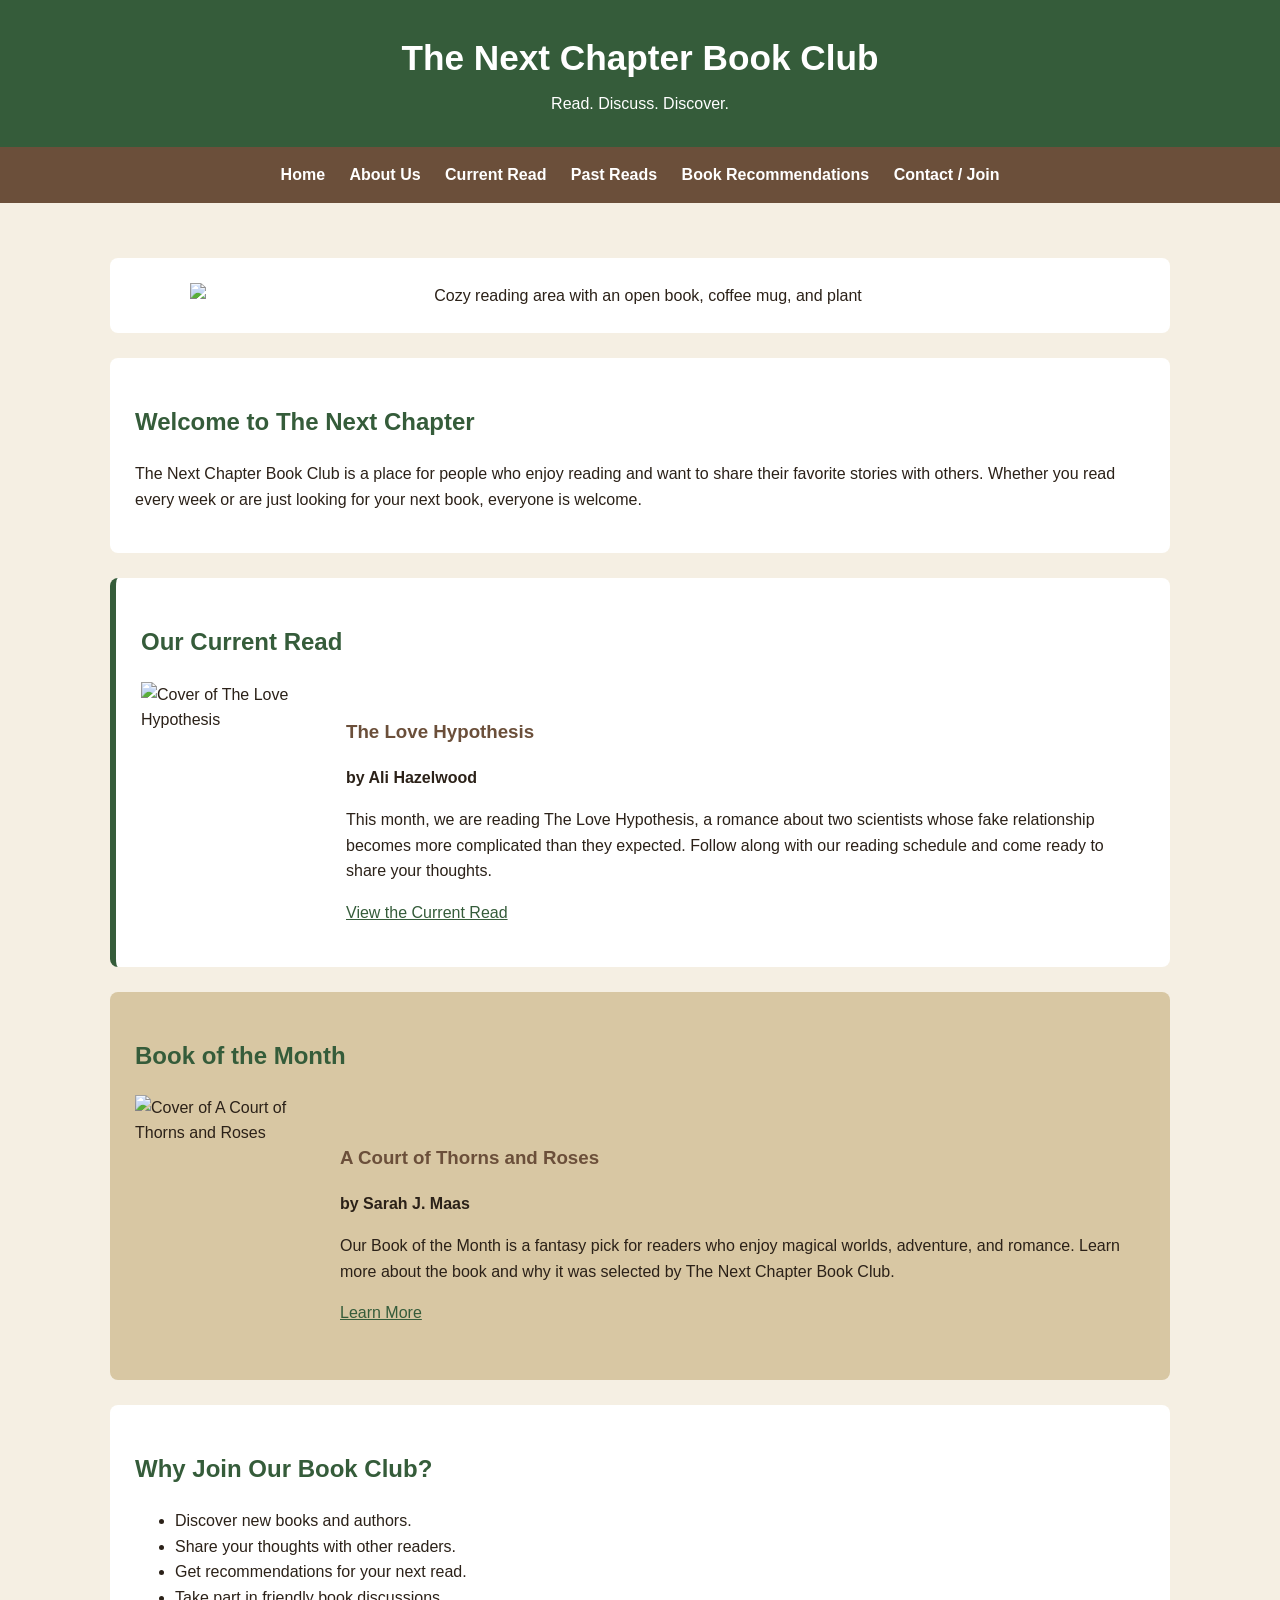
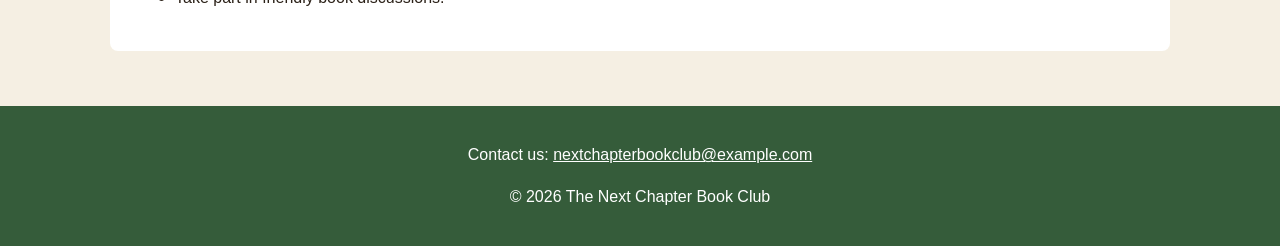
==== index.html @ d7c6ef83 "Initial website project" ====
<!DOCTYPE html>
<html lang="en">
<head>
    <meta charset="UTF-8">
    <meta name="viewport" content="width=device-width, initial-scale=1.0">
    <meta name="description" content="The Next Chapter Book Club is a welcoming place for readers to discover books and share their love of reading.">
    <title>The Next Chapter Book Club</title>
    <link rel="stylesheet" href="style.css">
</head>

<body>

    <header>
        <h1>The Next Chapter Book Club</h1>
        <p>Read. Discuss. Discover.</p>
    </header>

    <nav>
        <a href="index.html">Home</a>
        <a href="about.html">About Us</a>
        <a href="current-read.html">Current Read</a>
        <a href="past-reads.html">Past Reads</a>
        <a href="recommendations.html">Book Recommendations</a>
        <a href="contact.html">Contact / Join</a>
    </nav>

    <main>

        <section class="hero">
            <img src="images/reading.jpg" alt="Cozy reading area with an open book, coffee mug, and plant">
        </section>

        <section class="welcome">
            <h2>Welcome to The Next Chapter</h2>
            <p>
                The Next Chapter Book Club is a place for people who enjoy reading
                and want to share their favorite stories with others. Whether you
                read every week or are just looking for your next book, everyone
                is welcome.
            </p>
        </section>

        <section class="current-preview">
    <h2>Our Current Read</h2>

    <div class="book-section">
        <img src="images/lovehypothesis.jpg" alt="Cover of The Love Hypothesis">

        <div>
            <h3>The Love Hypothesis</h3>
            <p><strong>by Ali Hazelwood</strong></p>
            <p>
                This month, we are reading The Love Hypothesis,
                a romance about two scientists whose fake relationship
                becomes more complicated than they expected. Follow
                along with our reading schedule and come ready to
                share your thoughts.
            </p>
            <a href="current-read.html">View the Current Read</a>
        </div>
    </div>
</section>

        <section class="book-month">
    <h2>Book of the Month</h2>

    <div class="book-section">
        <img src="images/acotar.jpg" alt="Cover of A Court of Thorns and Roses">

        <div>
            <h3>A Court of Thorns and Roses</h3>
            <p><strong>by Sarah J. Maas</strong></p>
            <p>
                Our Book of the Month is a fantasy pick for readers
                who enjoy magical worlds, adventure, and romance.
                Learn more about the book and why it was selected
                by The Next Chapter Book Club.
            </p>
            <a href="past-reads.html">Learn More</a>
        </div>
    </div>
</section>

        <section class="why-join">
            <h2>Why Join Our Book Club?</h2>

            <ul>
                <li>Discover new books and authors.</li>
                <li>Share your thoughts with other readers.</li>
                <li>Get recommendations for your next read.</li>
                <li>Take part in friendly book discussions.</li>
            </ul>
        </section>

    </main>

    <footer>
        <p>
            Contact us:
            <a href="mailto:nextchapterbookclub@example.com">
                nextchapterbookclub@example.com
            </a>
        </p>

        <p>&copy; 2026 The Next Chapter Book Club</p>
    </footer>

</body>
</html>
---- style.css ----
:root {
    --text: #2B2118;
    --background: #F5EFE3;
    --primary: #355C3A;
    --secondary: #D8C7A3;
    --accent: #6B4F3A;
}

* {
    box-sizing: border-box;
}

body {
    margin: 0;
    font-family: Arial, sans-serif;
    color: var(--text);
    background-color: var(--background);
    line-height: 1.6;
}

header {
    background-color: var(--primary);
    color: white;
    text-align: center;
    padding: 30px 20px;
}

header h1 {
    margin: 0;
    font-size: 2.2rem;
}

header p {
    margin: 5px 0 0;
}

nav {
    background-color: var(--accent);
    text-align: center;
    padding: 15px;
}

nav a {
    color: white;
    text-decoration: none;
    margin: 0 10px;
    font-weight: bold;
}

nav a:hover {
    text-decoration: underline;
}

main {
    max-width: 1100px;
    margin: 0 auto;
    padding: 30px 20px;
}

.hero {
    text-align: center;
}

.hero img {
    width: 100%;
    max-width: 900px;
    height: auto;
    display: block;
    margin: 0 auto;
}

section {
    background-color: white;
    margin: 25px 0;
    padding: 25px;
    border-radius: 8px;
}

h2 {
    color: var(--primary);
}

h3 {
    color: var(--accent);
}

.current-preview {
    border-left: 6px solid var(--primary);
}

.book-month {
    background-color: var(--secondary);
}

.book-section {
    display: flex;
    align-items: center;
    gap: 25px;
}

.book-section img {
    width: 180px;
    height: 260px;
    object-fit: cover;
}

.book-section div {
    flex: 1;
}

a {
    color: var(--primary);
}

footer {
    background-color: var(--primary);
    color: white;
    text-align: center;
    padding: 20px;
}

footer a {
    color: white;
}
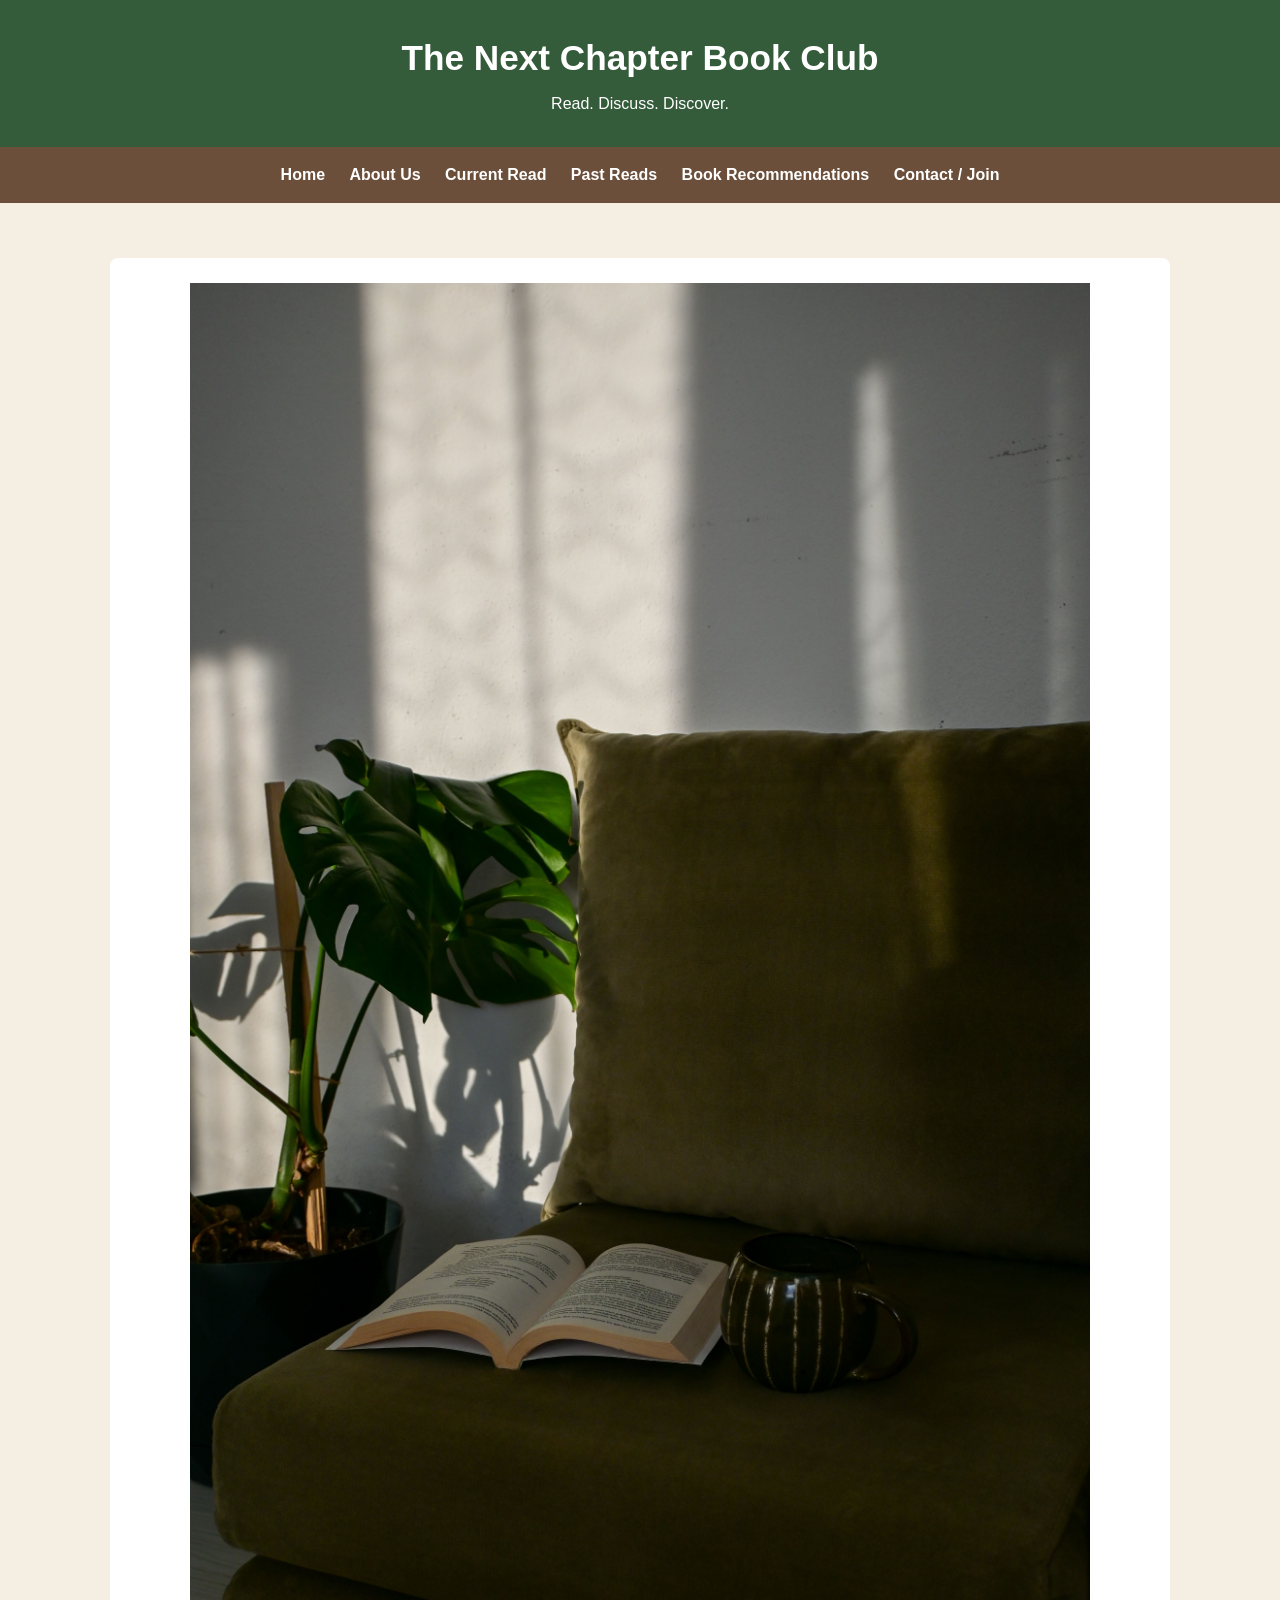
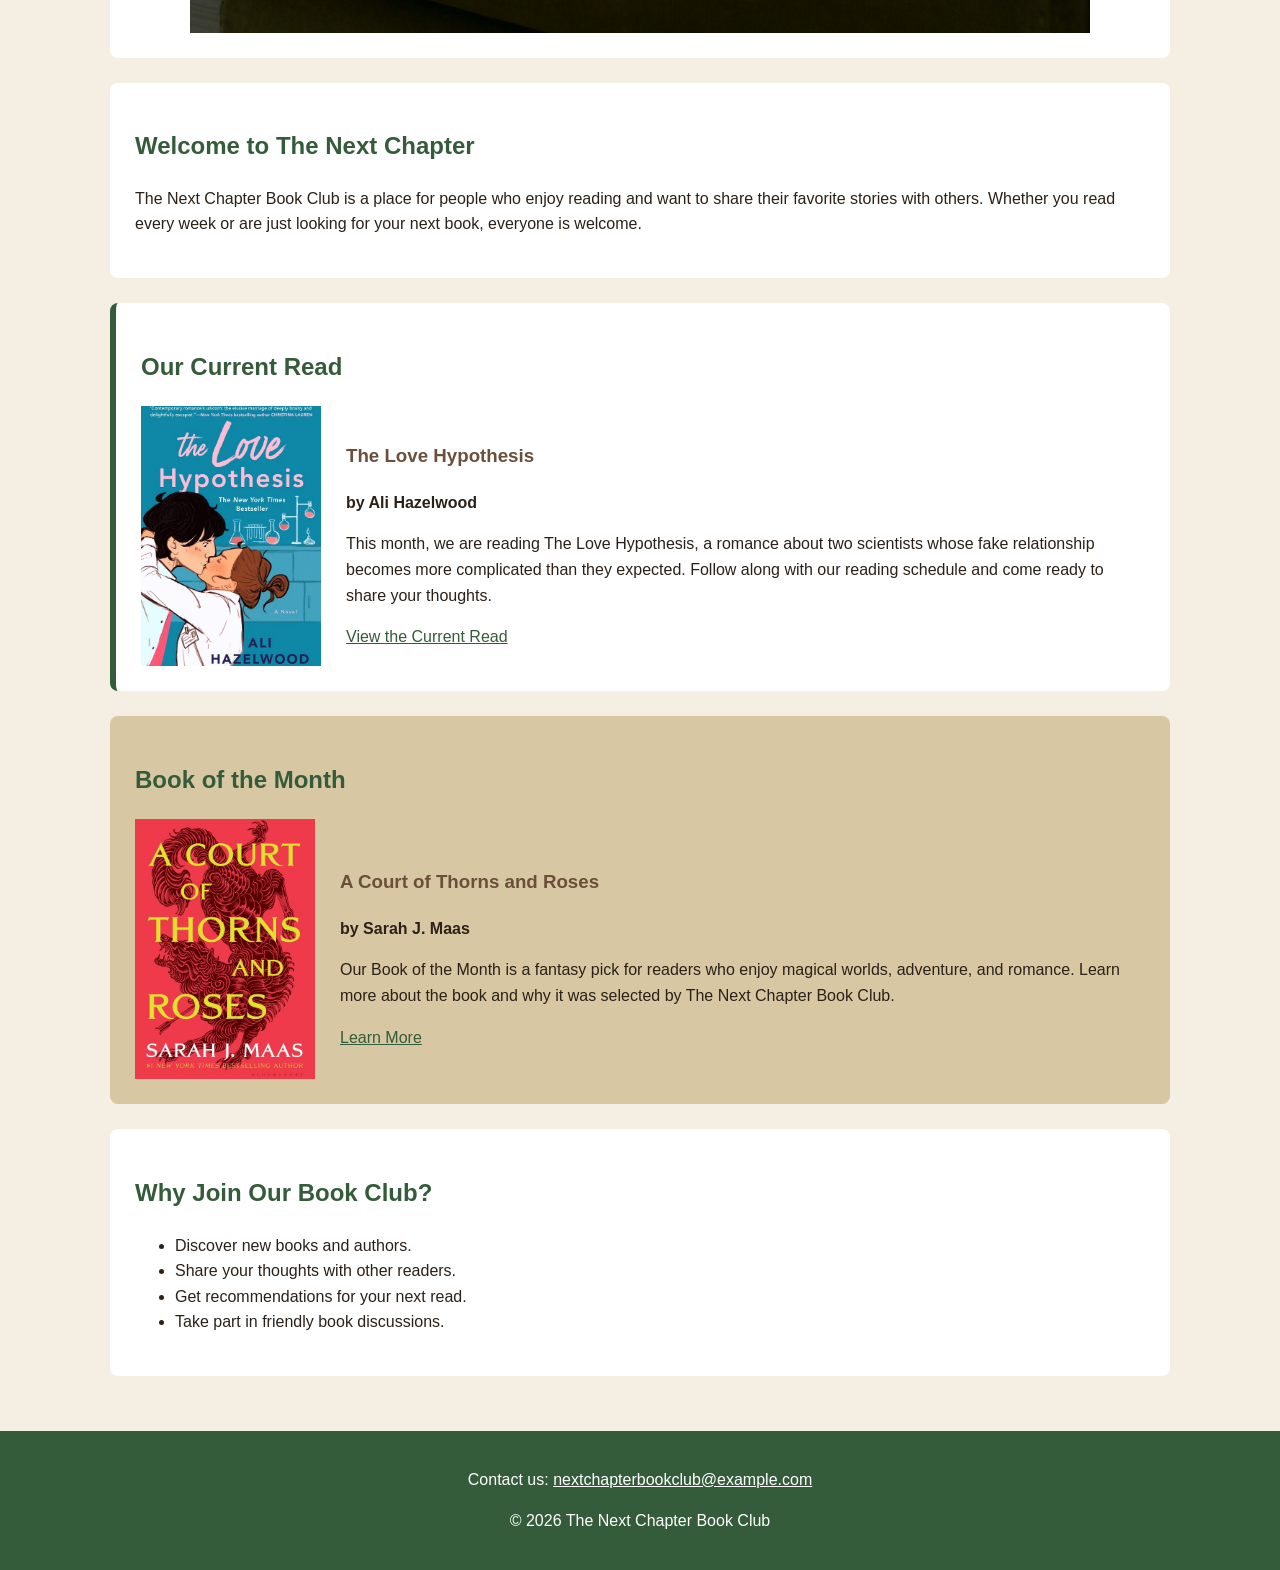
==== commit 53836f02: "Fix image paths" ====
--- a/index.html
+++ b/index.html
@@ -27,7 +27,7 @@
     <main>
 
         <section class="hero">
-            <img src="images/reading.jpg" alt="Cozy reading area with an open book, coffee mug, and plant">
+            <img src="Images/reading.jpg" alt="Cozy reading area with an open book, coffee mug, and plant">
         </section>
 
         <section class="welcome">
@@ -44,7 +44,7 @@
     <h2>Our Current Read</h2>
 
     <div class="book-section">
-        <img src="images/lovehypothesis.jpg" alt="Cover of The Love Hypothesis">
+        <img src="Images/lovehypothesis.jpg" alt="Cover of The Love Hypothesis">
 
         <div>
             <h3>The Love Hypothesis</h3>
@@ -65,7 +65,7 @@
     <h2>Book of the Month</h2>
 
     <div class="book-section">
-        <img src="images/acotar.jpg" alt="Cover of A Court of Thorns and Roses">
+        <img src="Images/acotar.jpg" alt="Cover of A Court of Thorns and Roses">
 
         <div>
             <h3>A Court of Thorns and Roses</h3>
